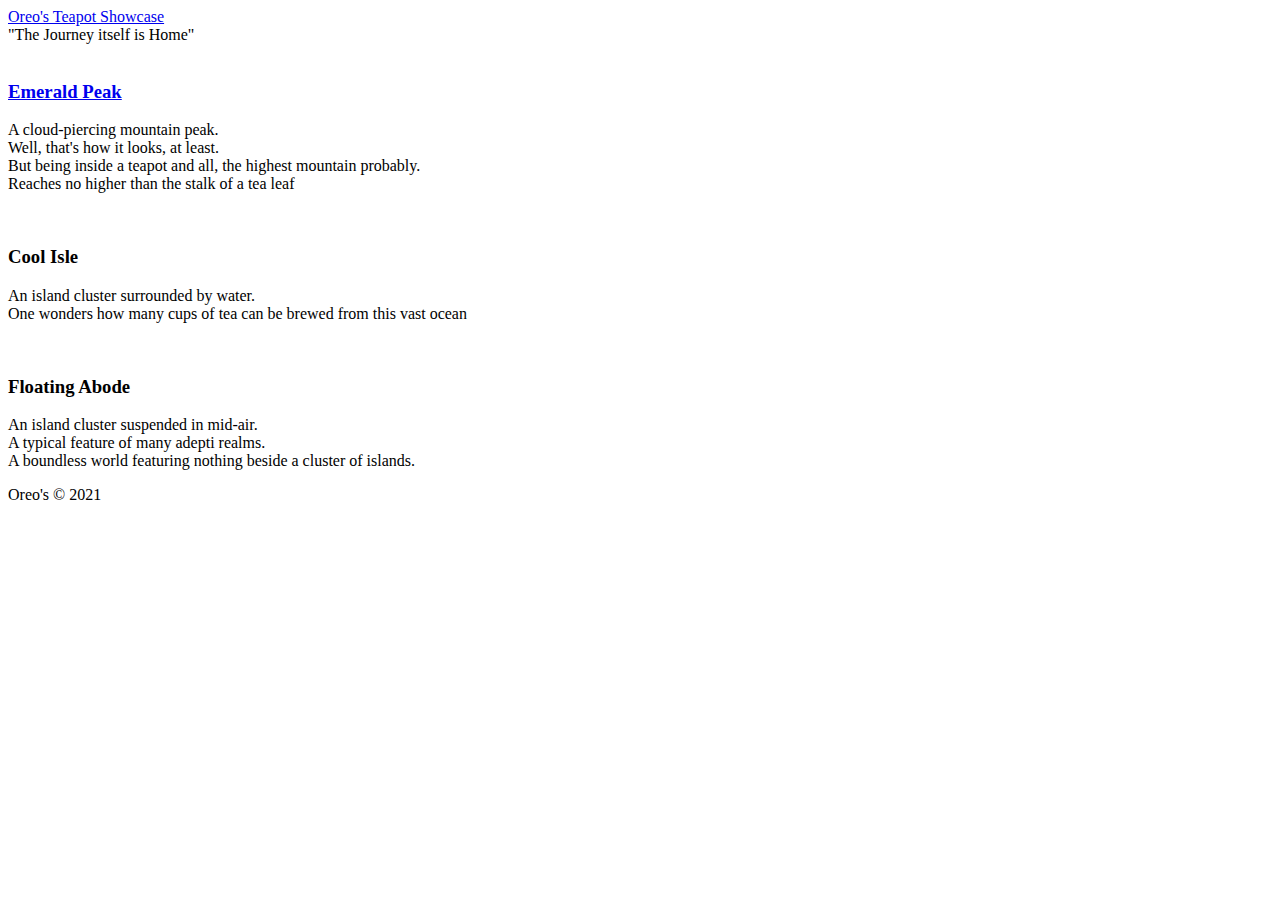
==== index.html @ 813fcfe6 "index.html" ====
<!DOCTYPE html>
<html lang="en">

<head>
    <meta charset="UTF-8">
    <meta http-equiv="X-UA-Compatible" content="IE=edge">
    <meta name="viewport" content="width=device-width, initial-scale=1.0">
    <link rel="stylesheet" href="index.css">
    <title>Teapot Life</title>
</head>

<body>
    <header class="teapot1">
        <div class="content">

            <div class="title">
                <a href="#Section2" class="section1">
                    Oreo's Teapot Showcase
                </a>
            </div>
            <div class="text">
                "The Journey itself is Home"

            </div>
        </div>
    </header>
    <!-- Teapot Layout -->
    <section class="teapot">
        <div class="container grid-3 center" id="Section2">
            <div>
                <img src="" alt="">
                <h3><a href="./Summerchase.html" target="_blank">Emerald Peak</a></h3>
                <p>
                    A cloud-piercing mountain peak. <br />
                    Well, that's how it looks, at least. <br />
                    But being inside a teapot and all, the highest mountain probably. <br />
                    Reaches no higher than the stalk of a tea leaf
                </p>
            </div>
            <div>
                <img src="" alt="">
                <h3>Cool Isle</h3>
                <p>
                    An island cluster surrounded by water. <br />
                    One wonders how many cups of tea can be
                    brewed from this vast ocean
                </p>
            </div>
            <div>
                <img src="" alt="">
                <h3>Floating Abode</h3>
                <p>
                    An island cluster suspended in mid-air. <br />
                    A typical feature of many adepti realms. <br />
                    A boundless world featuring nothing beside a cluster of islands.
                </p>
            </div>
        </div>
    </section>

    <footer class="center">
        <p>
            Oreo's &copy; 2021
        </p>
    </footer>
</body>

</html>
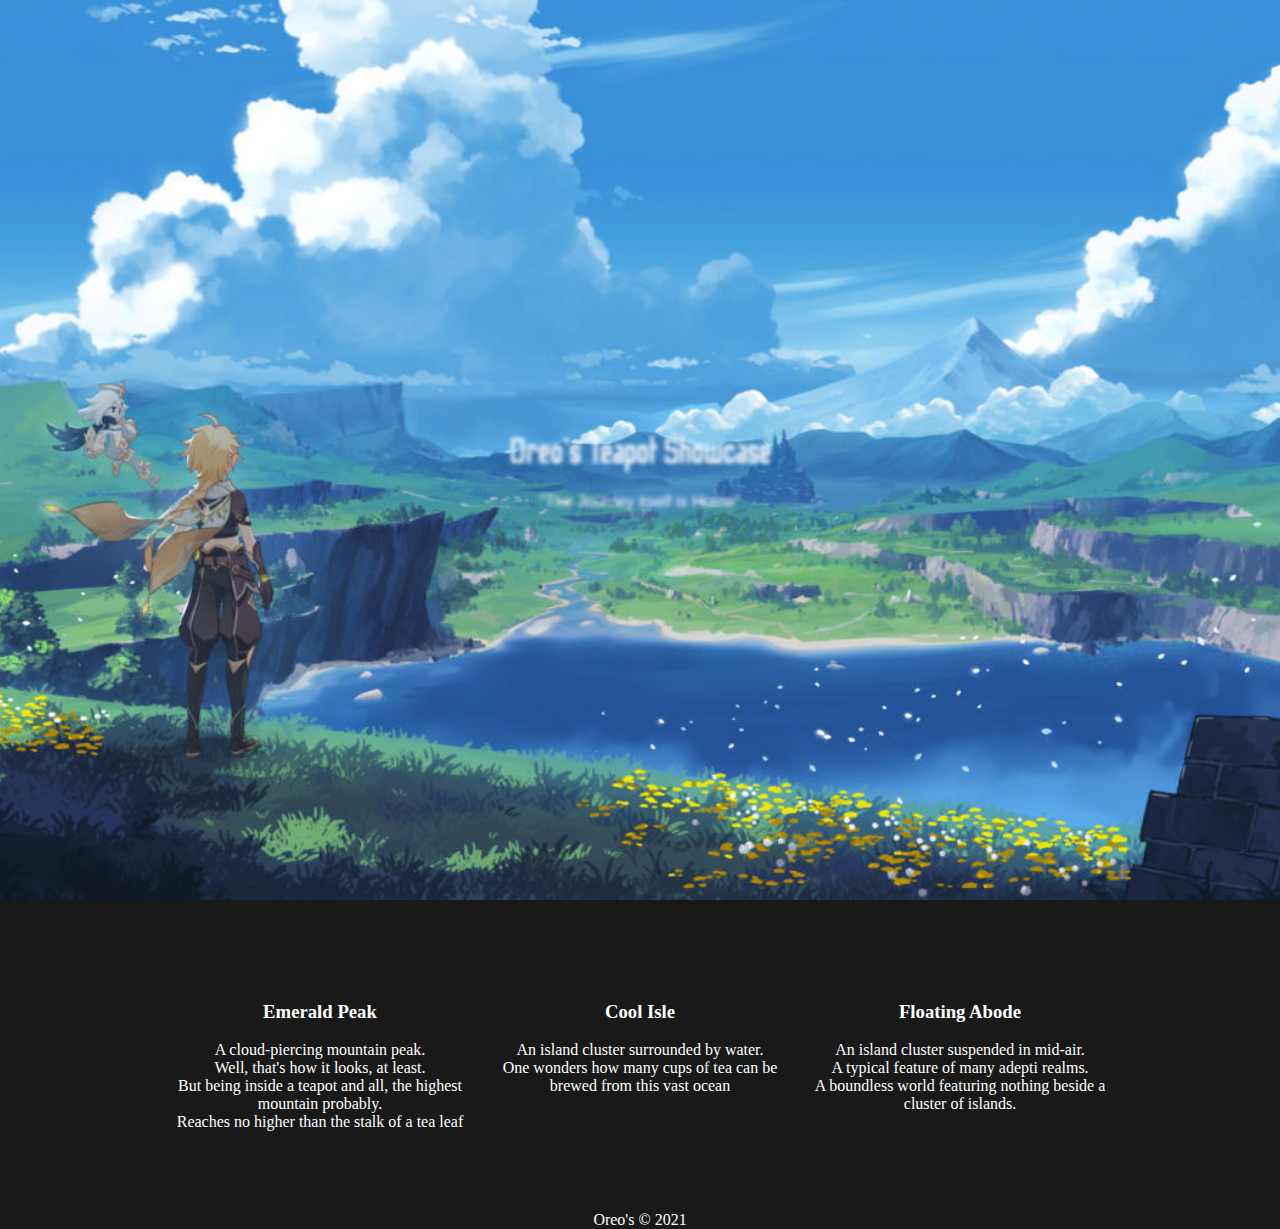
==== commit 082b08af: "Change directory" ====
--- a/index.html
+++ b/index.html
@@ -29,7 +29,7 @@
         <div class="container grid-3 center" id="Section2">
             <div>
                 <img src="" alt="">
-                <h3><a href="./Summerchase.html" target="_blank">Emerald Peak</a></h3>
+                <h3><a href="./summerchase/Summerchase.html" target="_blank">Emerald Peak</a></h3>
                 <p>
                     A cloud-piercing mountain peak. <br />
                     Well, that's how it looks, at least. <br />
--- a/index.css
+++ b/index.css
@@ -0,0 +1,129 @@
+@import url("https://fonts.googleapis.com/css2?family=Odibee+Sans&display=swap");
+/* width */
+::-webkit-scrollbar {
+  width: 6.5px;
+}
+
+/* Track */
+::-webkit-scrollbar-track {
+  background: #ffffff;
+}
+
+/* Handle */
+::-webkit-scrollbar-thumb {
+  background: rgb(44, 194, 214);
+}
+
+html {
+  scroll-behavior: smooth;
+}
+
+a {
+  color: white;
+  text-decoration: none;
+}
+body {
+  background: rgba(0, 0, 0, 0.9);
+  margin: 0%;
+  color: #fff;
+}
+
+.teapot1::after {
+  content: "";
+  height: 100vh;
+  width: 100%;
+  background-image: url(Aether.jpg);
+  background-size: cover;
+  background-repeat: no-repeat;
+  background-position: center;
+  display: block;
+  filter: blur(10px);
+  transition: filter 1000ms;
+}
+.teapot1:hover::after {
+  filter: blur(0px);
+  -webkit-filter: blur(0px);
+}
+.teapot1:hover .content {
+  filter: blur(2px);
+  -webkit-filter: blur(2px);
+}
+
+.content {
+  position: absolute;
+  z-index: 1;
+  top: 50%;
+  left: 50%;
+
+  text-align: center;
+  transition: filter 1000ms;
+  transform: translate(-50%, -50%);
+}
+.content:hover {
+  filter: blur(0px) !important;
+  -webkit-filter: blur(0px) !important;
+}
+.content .logo {
+  height: 100px;
+  width: 120px;
+}
+.content .title {
+  font-size: 2.2rem;
+  margin-top: 3rem;
+  font-family: "Odibee Sans", cursive;
+}
+.content .text {
+  line-height: 1.7;
+  margin-top: 1rem;
+  font-family: "Segoe UI", Tahoma, Geneva, Verdana, sans-serif;
+}
+.container {
+  max-width: 960px;
+  margin: auto;
+  overflow: hidden;
+  padding: 4rem 1rem;
+}
+.grid-3 {
+  display: grid;
+  grid-template-columns: 1fr 1fr 1fr;
+}
+.center {
+  text-align: center;
+  margin: auto;
+}
+.footer {
+  padding: 2.2rem;
+}
+footer p {
+  margin: 0;
+  font-family: "Brush Script MT";
+}
+/* Small Screens */
+/* @media (max-width: 560px) {
+  .teapot1::after {
+    height: 50vh;
+    margin: 5px;
+  }
+  .content {
+    top: 5%;
+    margin-top: 5px;
+  }
+
+  .content .logo {
+    height: 140px;
+    width: 140px;
+  }
+  .content .text {
+    display: none;
+  }
+  .grid-3 {
+    grid-template-columns: 1fr;
+  }
+}
+/* Landcape */
+@media (max-height: 500px) {
+  /* .content .title,
+  .content {
+    top: 5%;
+  } */
+}
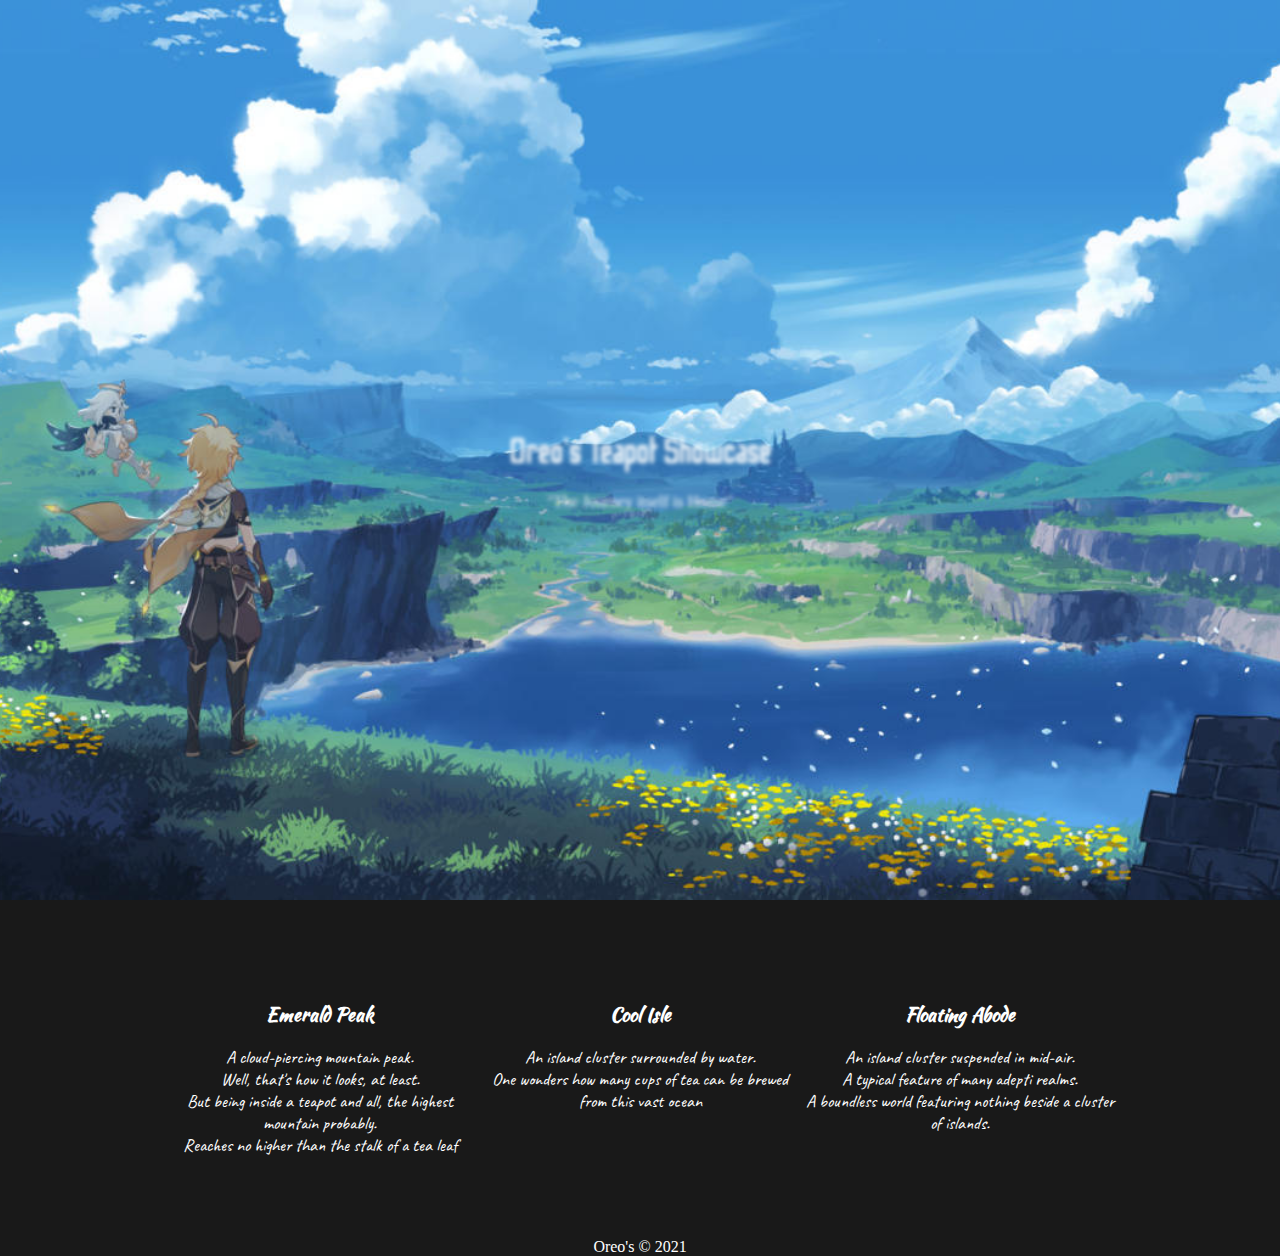
==== commit 521d043a: "Edit Font and Directory" ====
--- a/index.html
+++ b/index.html
@@ -30,7 +30,7 @@
             <div>
                 <img src="" alt="">
                 <h3><a href="./summerchase/Summerchase.html" target="_blank">Emerald Peak</a></h3>
-                <p>
+                <p class="about">
                     A cloud-piercing mountain peak. <br />
                     Well, that's how it looks, at least. <br />
                     But being inside a teapot and all, the highest mountain probably. <br />
@@ -40,7 +40,7 @@
             <div>
                 <img src="" alt="">
                 <h3>Cool Isle</h3>
-                <p>
+                <p class="about">
                     An island cluster surrounded by water. <br />
                     One wonders how many cups of tea can be
                     brewed from this vast ocean
@@ -49,7 +49,7 @@
             <div>
                 <img src="" alt="">
                 <h3>Floating Abode</h3>
-                <p>
+                <p class="about">
                     An island cluster suspended in mid-air. <br />
                     A typical feature of many adepti realms. <br />
                     A boundless world featuring nothing beside a cluster of islands.
--- a/index.css
+++ b/index.css
@@ -1,4 +1,6 @@
 @import url("https://fonts.googleapis.com/css2?family=Odibee+Sans&display=swap");
+@import url("https://fonts.googleapis.com/css2?family=Kaushan+Script&display=swap");
+@import url("https://fonts.googleapis.com/css2?family=Caveat&display=swap");
 /* width */
 ::-webkit-scrollbar {
   width: 6.5px;
@@ -75,13 +77,20 @@
 .content .text {
   line-height: 1.7;
   margin-top: 1rem;
-  font-family: "Segoe UI", Tahoma, Geneva, Verdana, sans-serif;
+  font-family: "Satisfy", cursive;
 }
 .container {
   max-width: 960px;
   margin: auto;
   overflow: hidden;
   padding: 4rem 1rem;
+}
+h3 {
+  font-family: "Kaushan Script", cursive;
+}
+.about {
+  font-family: "Caveat", cursive;
+  font-size: large;
 }
 .grid-3 {
   display: grid;
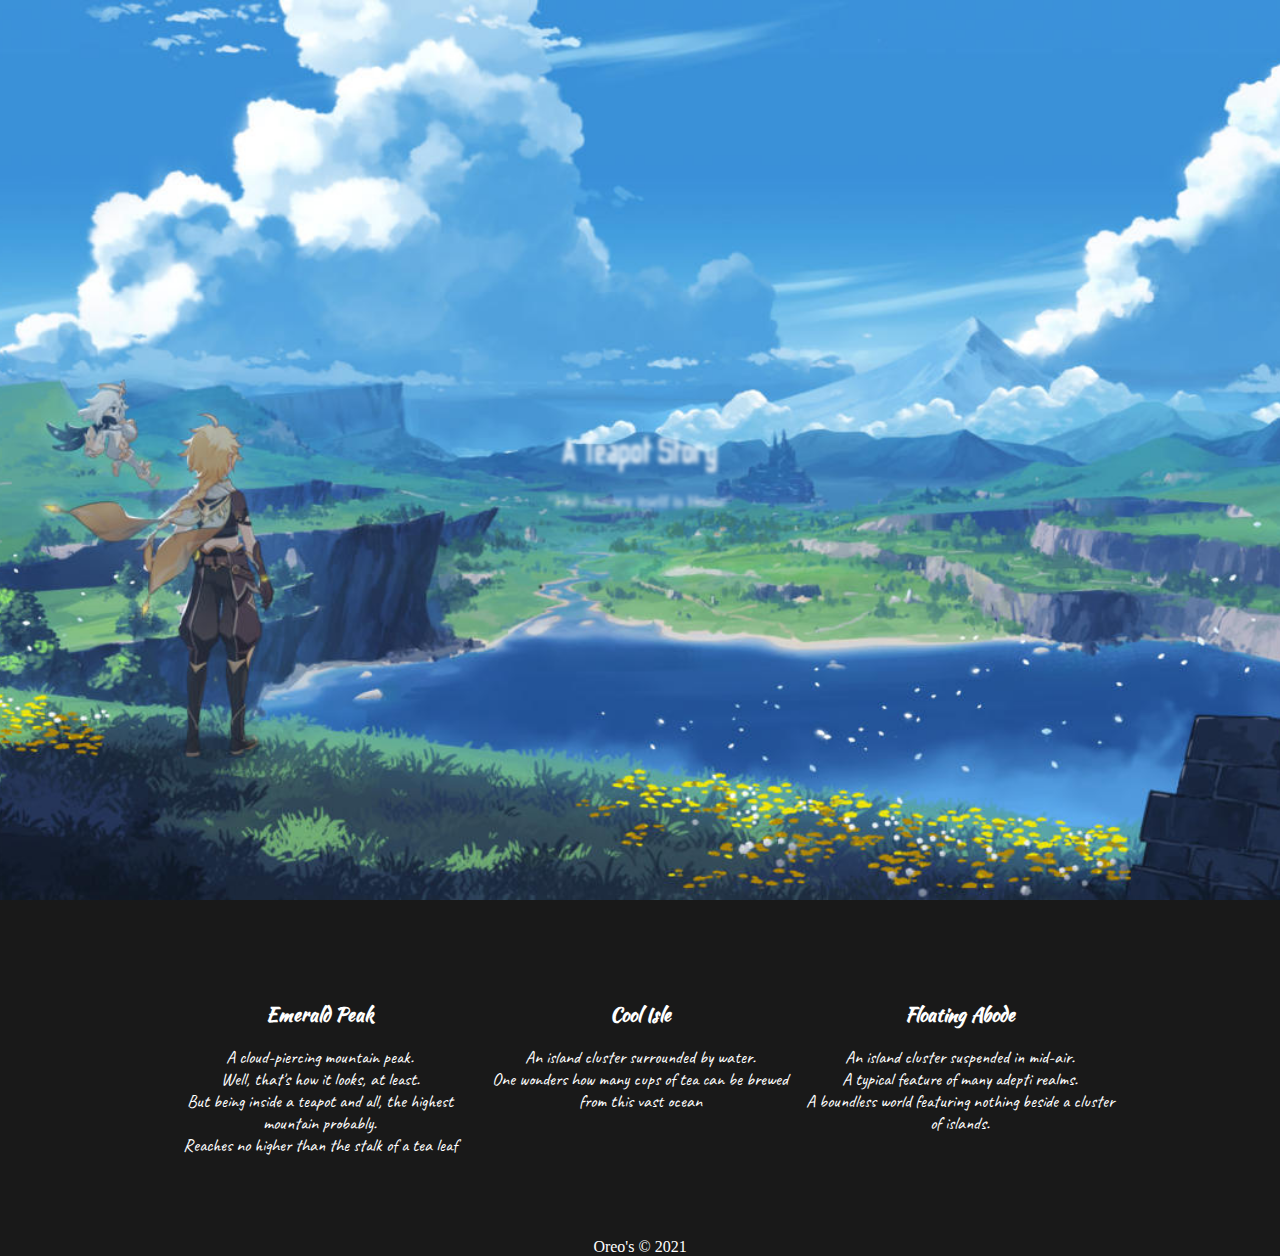
==== commit 1b330ce4: "Change index wrong" ====
--- a/index.html
+++ b/index.html
@@ -15,7 +15,7 @@
 
             <div class="title">
                 <a href="#Section2" class="section1">
-                    Oreo's Teapot Showcase
+                    A Teapot Story
                 </a>
             </div>
             <div class="text">
@@ -39,7 +39,7 @@
             </div>
             <div>
                 <img src="" alt="">
-                <h3>Cool Isle</h3>
+                <h3> <a href="./summerchase/Cool isle/Cool isle.html" target="_blank">Cool Isle</a></h3>
                 <p class="about">
                     An island cluster surrounded by water. <br />
                     One wonders how many cups of tea can be
@@ -48,7 +48,7 @@
             </div>
             <div>
                 <img src="" alt="">
-                <h3>Floating Abode</h3>
+                <h3> <a href="./summerchase/Floating Abode/aos.html"> Floating Abode</a></h3>
                 <p class="about">
                     An island cluster suspended in mid-air. <br />
                     A typical feature of many adepti realms. <br />
--- a/index.css
+++ b/index.css
@@ -34,13 +34,13 @@
   content: "";
   height: 100vh;
   width: 100%;
-  background-image: url(Aether.jpg);
+  background-image: url(./summerchase/Aether.jpg);
   background-size: cover;
   background-repeat: no-repeat;
   background-position: center;
   display: block;
   filter: blur(10px);
-  transition: filter 1000ms;
+  transition: all 1000ms;
 }
 .teapot1:hover::after {
   filter: blur(0px);
@@ -58,7 +58,7 @@
   left: 50%;
 
   text-align: center;
-  transition: filter 1000ms;
+  transition: all 1000ms;
   transform: translate(-50%, -50%);
 }
 .content:hover {
